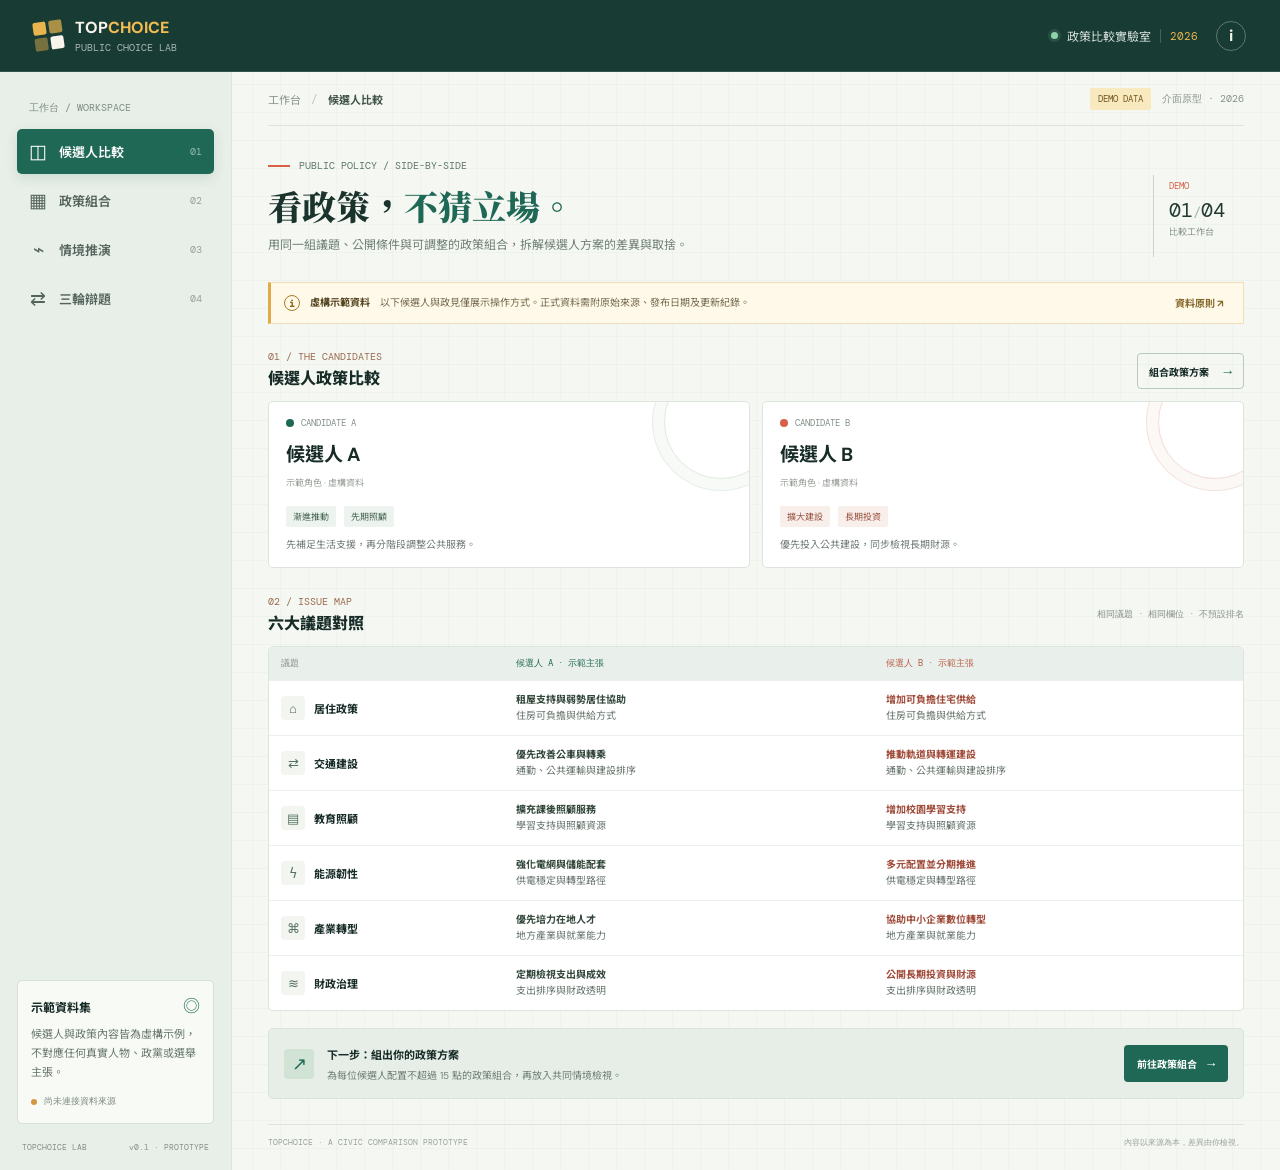
==== index.html @ e282fc0c "feat: add neutral candidate policy comparison prototype" ====
<!doctype html>
<html lang="zh-Hant">
<head>
  <meta charset="utf-8">
  <meta name="viewport" content="width=device-width, initial-scale=1">
  <meta name="theme-color" content="#183b34">
  <title>候選人政策 PK | TopChoice</title>
  <link rel="preconnect" href="https://fonts.googleapis.com">
  <link rel="preconnect" href="https://fonts.gstatic.com" crossorigin>
  <link href="https://fonts.googleapis.com/css2?family=DM+Mono:wght@400;500&family=DM+Sans:wght@400;500;600;700;800&family=Noto+Sans+TC:wght@400;500;600;700;800;900&family=Noto+Serif+TC:wght@600;700;900&display=swap" rel="stylesheet">
  <link rel="stylesheet" href="styles.css">
</head>
<body>
  <header class="topbar">
    <a class="wordmark" href="#overview" aria-label="TopChoice 首頁">
      <span class="mark" aria-hidden="true"><i></i><i></i><i></i><i></i></span>
      <span><b>TOP<span>CHOICE</span></b><small>PUBLIC CHOICE LAB</small></span>
    </a>
    <div class="topbar-right">
      <span class="edition"><span class="live-dot"></span>政策比較實驗室 <span class="edition-year">2026</span></span>
      <button class="icon-button" id="aboutButton" aria-label="關於資料標示" title="關於資料標示">i</button>
    </div>
  </header>

  <div class="app-shell">
    <aside class="sidebar">
      <div class="side-label">工作台 / WORKSPACE</div>
      <nav class="main-nav" aria-label="主要功能">
        <button class="nav-item active" data-view="overview"><span class="nav-icon">◫</span><span>候選人比較</span><span class="nav-index">01</span></button>
        <button class="nav-item" data-view="policy"><span class="nav-icon">▦</span><span>政策組合</span><span class="nav-index">02</span></button>
        <button class="nav-item" data-view="scenario"><span class="nav-icon">⌁</span><span>情境推演</span><span class="nav-index">03</span></button>
        <button class="nav-item" data-view="debate"><span class="nav-icon">⇄</span><span>三輪辯題</span><span class="nav-index">04</span></button>
      </nav>
      <div class="sidebar-spacer"></div>
      <div class="source-note">
        <span class="source-symbol">◎</span>
        <strong>示範資料集</strong>
        <p>候選人與政策內容皆為虛構示例，不對應任何真實人物、政黨或選舉主張。</p>
        <span class="source-status"><i></i> 尚未連接資料來源</span>
      </div>
      <div class="sidebar-foot"><span>TOPCHOICE LAB</span><span>v0.1 · PROTOTYPE</span></div>
    </aside>

    <main class="content">
      <div class="content-head">
        <div class="breadcrumb"><span>工作台</span><b>/</b><span id="currentCrumb">候選人比較</span></div>
        <div class="head-status"><span class="demo-tag">DEMO DATA</span><span class="updated">介面原型 · 2026</span></div>
      </div>

      <section class="view active" id="view-overview">
        <div class="page-intro">
          <div>
            <div class="eyebrow"><span class="eyebrow-line"></span>PUBLIC POLICY / SIDE-BY-SIDE</div>
            <h1>看政策，<em>不猜立場。</em></h1>
            <p class="intro-copy">用同一組議題、公開條件與可調整的政策組合，拆解候選人方案的差異與取捨。</p>
          </div>
          <div class="intro-stamp"><span>DEMO</span><b>01<span>/</span>04</b><small>比較工作台</small></div>
        </div>

        <div class="notice-bar"><span class="notice-icon">i</span><p><strong>虛構示範資料</strong>　以下候選人與政見僅展示操作方式。正式資料需附原始來源、發布日期及更新紀錄。</p><button class="text-action" id="sourceInfo">資料原則 ↗</button></div>

        <div class="comparison-heading">
          <div><span class="section-kicker">01 / THE CANDIDATES</span><h2>候選人政策比較</h2></div>
          <button class="outline-button" data-goto="policy"><span>組合政策方案</span><b>→</b></button>
        </div>

        <div class="candidate-grid" id="candidateCards"></div>

        <div class="section-row">
          <div><span class="section-kicker">02 / ISSUE MAP</span><h2>六大議題對照</h2></div>
          <span class="meta-label">相同議題 · 相同欄位 · 不預設排名</span>
        </div>
        <div class="issue-table-wrap"><div class="issue-table" id="issueTable"></div></div>
        <div class="bottom-callout"><div class="callout-mark">↗</div><div><strong>下一步：組出你的政策方案</strong><p>為每位候選人配置不超過 15 點的政策組合，再放入共同情境檢視。</p></div><button class="solid-button" data-goto="policy">前往政策組合 <span>→</span></button></div>
      </section>

      <section class="view" id="view-policy" hidden>
        <div class="page-intro compact-intro">
          <div><div class="eyebrow"><span class="eyebrow-line"></span>POLICY DECK / 15-POINT LIMIT</div><h1>組合你的<em>政策牌組。</em></h1><p class="intro-copy">為兩組示範方案分別配置政策。預算代表遊戲資源，不等同實際政府預算。</p></div>
          <div class="intro-stamp"><span>BUILD</span><b>02<span>/</span>04</b><small>政策組合</small></div>
        </div>
        <div class="budget-board" id="budgetBoard"></div>
        <div class="policy-toolbar"><div><span class="section-kicker">CHOOSE YOUR TRADE-OFFS</span><h2>選擇政策方向</h2></div><div class="toolbar-note">每個議題可選一項，亦可留白。<span>最高 15 點 / 組</span></div></div>
        <div class="policy-list" id="policyList"></div>
        <div class="bottom-callout"><div class="callout-mark">⌁</div><div><strong>把方案放進共同情境</strong><p>觀察兩組政策在同一個公共挑戰下，有哪些已配置、哪些仍待回答。</p></div><button class="solid-button" data-goto="scenario">前往情境推演 <span>→</span></button></div>
      </section>

      <section class="view" id="view-scenario" hidden>
        <div class="page-intro compact-intro">
          <div><div class="eyebrow"><span class="eyebrow-line"></span>SCENARIO / SAME CONDITIONS</div><h1>在相同條件下，<em>看見取捨。</em></h1><p class="intro-copy">情境只是討論框架，不是預測。檢視政策覆蓋範圍，不把不完整資訊折算成勝負分數。</p></div>
          <div class="intro-stamp"><span>TEST</span><b>03<span>/</span>04</b><small>情境推演</small></div>
        </div>
        <div class="scenario-layout">
          <aside class="scenario-picker"><span class="section-kicker">SELECT A SCENARIO</span><h2>公共議題情境</h2><div class="scenario-options" id="scenarioOptions"></div><div class="assumption-note"><b>推演假設</b><p>僅檢查你選擇的政策是否觸及情境議題，不代表政策有效性或實際結果。</p></div></aside>
          <div class="scenario-result" id="scenarioResult"></div>
        </div>
        <div class="bottom-callout"><div class="callout-mark">⇄</div><div><strong>把分歧帶進三輪辯題</strong><p>從住房、交通或財政中選擇辯題，逐輪整理主張、條件與待查證資訊。</p></div><button class="solid-button" data-goto="debate">前往三輪辯題 <span>→</span></button></div>
      </section>

      <section class="view" id="view-debate" hidden>
        <div class="page-intro compact-intro">
          <div><div class="eyebrow"><span class="eyebrow-line"></span>OPEN DEBATE / THREE ROUNDS</div><h1>把問題問完整，<em>再比較答案。</em></h1><p class="intro-copy">三輪結構不替候選人判勝負，而是幫你追問主張、執行條件與證據來源。</p></div>
          <div class="intro-stamp"><span>ROUND</span><b>04<span>/</span>04</b><small>議題辯論</small></div>
        </div>
        <div class="debate-topline"><div><span class="section-kicker">THE ISSUE ARENA</span><h2>三輪政策辯題</h2></div><div class="debate-progress" id="debateProgress"></div></div>
        <div class="debate-layout"><div class="round-rail" id="roundRail"></div><article class="debate-card" id="debateCard"></article></div>
        <div class="debate-footnote"><span>ⓘ</span><p>正式版應為每項候選人主張附上原始連結、來源類型、發布日期及人工查核狀態。本原型不含真實政見或候選人評分。</p></div>
      </section>

      <footer class="page-footer"><span>TOPCHOICE · A CIVIC COMPARISON PROTOTYPE</span><span>內容以來源為本，差異由你檢視。</span></footer>
    </main>
  </div>
  <dialog class="info-dialog" id="infoDialog"><div class="dialog-head"><span class="section-kicker">DATA STANDARD</span><button class="icon-button close-dialog" aria-label="關閉">×</button></div><h2>資料標示原則</h2><p>這個原型的候選人、政見與政策選項皆為虛構示例。正式版本應採相同欄位呈現所有對象，保留原始來源、發布日期、更新紀錄及更正管道。</p><ul><li>不以未揭露的權重計算候選人總分。</li><li>事實資料與情境假設分開標示。</li><li>可查看、調整或重設每項比較條件。</li><li>引用主張時連回原始文件，不改寫成定論。</li></ul><button class="solid-button close-dialog">知道了 <span>✓</span></button></dialog>
  <script src="app.js"></script>
</body>
</html>
---- styles.css ----
:root{--ink:#172b27;--muted:#75817b;--line:#dce4dd;--paper:#f4f7f2;--white:#fff;--green:#1f6855;--green-soft:#e3f0e9;--coral:#d85f48;--coral-soft:#f9e9e4;--gold:#e0ac47;--blue:#4977a7;--mono:'DM Mono',monospace;--sans:'DM Sans','Noto Sans TC',sans-serif;--serif:'Noto Serif TC',serif}
*{box-sizing:border-box}html{scroll-behavior:smooth}body{margin:0;color:var(--ink);font-family:var(--sans);background-color:var(--paper);background-image:linear-gradient(rgba(23,43,39,.025) 1px,transparent 1px),linear-gradient(90deg,rgba(23,43,39,.025) 1px,transparent 1px);background-size:28px 28px}button,a{font:inherit}button{color:inherit}.topbar{height:72px;background:#183b34;color:#f8f6ec;display:flex;align-items:center;justify-content:space-between;padding:0 34px;border-bottom:1px solid rgba(255,255,255,.13)}.wordmark{display:flex;align-items:center;gap:12px;color:inherit;text-decoration:none}.wordmark b{display:block;font:800 16px var(--sans);letter-spacing:0}.wordmark b span{color:#f2bd52}.wordmark small{display:block;margin-top:3px;color:#a8b8b0;font:10px var(--mono);letter-spacing:0}.mark{width:29px;height:29px;display:grid;grid-template-columns:1fr 1fr;gap:3px;transform:rotate(-8deg)}.mark i{display:block;background:#e8b44e;border-radius:2px}.mark i:nth-child(2){opacity:.7}.mark i:nth-child(3){opacity:.45}.mark i:nth-child(4){background:#f8f6ec}.topbar-right{display:flex;align-items:center;gap:18px}.edition{font-size:12px;color:#d1ddd6;display:flex;align-items:center;gap:9px}.live-dot,.source-status i{width:7px;height:7px;background:#8fd3a9;border-radius:50%;box-shadow:0 0 0 3px rgba(143,211,169,.14)}.edition-year{font:11px var(--mono);color:#e8b44e;border-left:1px solid rgba(255,255,255,.2);padding-left:9px}.icon-button{width:30px;height:30px;border-radius:50%;border:1px solid rgba(255,255,255,.3);background:transparent;color:inherit;font-weight:700;cursor:pointer}.app-shell{display:grid;grid-template-columns:232px minmax(0,1fr);max-width:1600px;margin:0 auto;min-height:calc(100vh - 72px)}.sidebar{background:#e8eee8;border-right:1px solid var(--line);padding:29px 17px 18px;display:flex;flex-direction:column;position:relative}.side-label,.section-kicker,.eyebrow{font:10px var(--mono);letter-spacing:0;color:#7e8d83}.side-label{padding:0 12px 14px}.main-nav{display:grid;gap:4px}.nav-item{height:45px;padding:0 12px;border:0;border-radius:5px;background:transparent;display:flex;align-items:center;gap:12px;text-align:left;color:#53645c;cursor:pointer;font-size:13px;font-weight:600;transition:background .18s,color .18s}.nav-item:hover{background:#dce7df}.nav-item.active{color:#fff;background:var(--green);box-shadow:0 4px 12px #1f685523}.nav-icon{font:19px var(--mono);width:18px;text-align:center}.nav-index{margin-left:auto;font:10px var(--mono);opacity:.55}.sidebar-spacer{flex:1;min-height:40px}.source-note{padding:15px 13px;background:#f8faf6;border:1px solid #d5e0d6;border-radius:5px;position:relative}.source-symbol{position:absolute;right:13px;top:11px;color:var(--green);font-size:17px}.source-note strong{font-size:12px}.source-note p{font-size:11px;line-height:1.75;color:#68776e;margin:8px 0 13px}.source-status{display:flex;align-items:center;gap:7px;color:#7b8980;font:9px var(--mono)}.source-status i{width:6px;height:6px;background:#d39741;box-shadow:none}.sidebar-foot{padding:18px 5px 0;display:flex;justify-content:space-between;color:#869188;font:8px var(--mono)}.content{padding:0 36px 22px;min-width:0}.content-head{height:54px;border-bottom:1px solid var(--line);display:flex;align-items:center;justify-content:space-between}.breadcrumb{display:flex;gap:10px;align-items:center;color:#8b958d;font-size:11px}.breadcrumb b{font:11px var(--mono);color:#bcc5be}.breadcrumb span:last-child{color:#42544a;font-weight:700}.head-status{display:flex;gap:11px;align-items:center}.demo-tag{background:#f8e9be;color:#72551c;padding:5px 8px;border-radius:2px;font:9px var(--mono)}.updated{font:10px var(--mono);color:#89958d}.view{display:none;animation:enter .32s ease both}.view.active{display:block}@keyframes enter{from{opacity:0;transform:translateY(7px)}to{opacity:1;transform:translateY(0)}}.page-intro{display:flex;justify-content:space-between;align-items:flex-end;padding:33px 0 22px;gap:24px}.eyebrow{display:flex;align-items:center;gap:9px;color:#5e7668}.eyebrow-line{width:22px;height:2px;background:var(--coral)}h1{font:900 34px/1.3 var(--serif);letter-spacing:0;margin:12px 0 7px;color:#1b332d}h1 em{font-style:normal;color:var(--green)}.intro-copy{max-width:640px;margin:0;color:#718078;font-size:12px;line-height:1.8}.intro-stamp{flex:0 0 91px;height:82px;border-left:1px solid #cad6cc;padding:5px 0 0 15px;display:flex;flex-direction:column;align-items:flex-start;color:#52675a}.intro-stamp>span{font:9px var(--mono);color:var(--coral)}.intro-stamp b{font:20px var(--mono);color:#213b32;margin:5px 0 2px}.intro-stamp b span{color:#aab5ac;font-size:14px}.intro-stamp small{font-size:9px;color:#88948b}.notice-bar{min-height:42px;padding:9px 13px;display:flex;align-items:center;gap:10px;background:#fff9e9;border:1px solid #f0dfb8;border-left:3px solid var(--gold);margin:3px 0 26px}.notice-icon{width:16px;height:16px;flex:0 0 16px;border:1px solid #a87b23;color:#926817;border-radius:50%;text-align:center;font:700 10px/15px var(--mono)}.notice-bar p{flex:1;margin:0;color:#776c52;font-size:10px;line-height:1.6}.notice-bar strong{color:#544622}.text-action{border:0;background:none;color:#84672b;font-size:10px;font-weight:700;white-space:nowrap;cursor:pointer}.comparison-heading,.section-row,.policy-toolbar,.debate-topline{display:flex;justify-content:space-between;align-items:flex-end;margin-bottom:12px}.section-kicker{display:block;color:#9a6a4e;margin-bottom:5px}.comparison-heading h2,.section-row h2,.policy-toolbar h2,.scenario-picker h2,.debate-topline h2{font-size:16px;line-height:1.35;margin:0;font-weight:800}.outline-button{border:1px solid #b9c9bf;background:transparent;padding:8px 11px;display:flex;gap:15px;align-items:center;border-radius:4px;font-size:10px;font-weight:700;cursor:pointer;transition:.18s}.outline-button:hover{background:#e6efe8;border-color:var(--green)}.outline-button b{font:14px var(--mono);color:var(--green)}.candidate-grid{display:grid;grid-template-columns:1fr 1fr;gap:12px;margin-bottom:27px}.candidate-card{position:relative;overflow:hidden;padding:15px 17px 13px;background:var(--white);border:1px solid var(--line);border-radius:5px;min-height:136px}.candidate-card:after{content:'';position:absolute;right:-29px;top:-37px;width:112px;height:112px;border:1px solid #deebe0;border-radius:50%;box-shadow:0 0 0 11px #f7faf6,0 0 0 12px #e6eee7}.candidate-card.candidate-b:after{border-color:#f2ddd6;box-shadow:0 0 0 11px #fcf8f5,0 0 0 12px #f4e3de}.candidate-label{font:9px var(--mono);display:flex;align-items:center;gap:7px;color:#829087}.candidate-label i{width:8px;height:8px;border-radius:50%;background:var(--green)}.candidate-b .candidate-label i{background:var(--coral)}.candidate-card h3{margin:10px 0 3px;font-size:19px;letter-spacing:0}.fiction-label{font-size:9px;color:#999f99}.candidate-meta{display:flex;gap:8px;align-items:center;margin-top:15px;position:relative;z-index:1}.candidate-meta span{padding:4px 7px;background:#edf3ee;color:#4b6a58;border-radius:2px;font-size:9px}.candidate-b .candidate-meta span{background:#f8eeea;color:#9d5a48}.candidate-card p{font-size:10px;color:#727e76;margin:10px 0 0;max-width:90%;line-height:1.65}.section-row{align-items:center}.meta-label{font-size:9px;color:#849087}.issue-table-wrap{overflow:hidden;border:1px solid var(--line);border-radius:5px;background:#fff}.issue-table{display:grid}.issue-header,.issue-row{display:grid;grid-template-columns:1.05fr 1.65fr 1.65fr;align-items:center}.issue-header{min-height:33px;background:#e9efea;color:#819087;font:9px var(--mono)}.issue-header>*{padding:0 12px}.issue-header span:nth-child(2){color:var(--green)}.issue-header span:nth-child(3){color:#b85b47}.issue-row{min-height:55px;border-top:1px solid #edf0ec}.issue-name{padding:9px 12px;display:flex;align-items:center;gap:9px;font-size:11px;font-weight:700}.issue-symbol{width:24px;height:24px;background:#f2f5f0;color:#54715f;border-radius:4px;display:grid;place-items:center;font:13px var(--mono)}.issue-summary{padding:9px 12px;font-size:10px;line-height:1.65;color:#69766e}.issue-summary strong{display:block;font-size:10px;color:#33473b}.issue-summary.coral strong{color:#a14d3c}.meta-label{font:9px var(--mono)}.bottom-callout{display:flex;align-items:center;gap:13px;padding:14px 15px;background:#e6eee7;border:1px solid #d7e3d8;border-radius:5px;margin-top:17px}.callout-mark{width:30px;height:30px;flex:0 0 30px;background:#d0e3d5;color:var(--green);display:grid;place-items:center;font:18px var(--mono);border-radius:4px}.bottom-callout>div:nth-child(2){flex:1}.bottom-callout strong{font-size:11px}.bottom-callout p{font-size:10px;color:#718078;margin:4px 0 0;line-height:1.6}.solid-button{border:0;background:var(--green);color:white;padding:10px 13px;border-radius:4px;font-size:10px;font-weight:700;cursor:pointer;white-space:nowrap;transition:background .18s,transform .18s}.solid-button:hover{background:#174d3f;transform:translateY(-1px)}.solid-button span{font:13px var(--mono);margin-left:8px}.compact-intro{padding-bottom:23px}.budget-board{display:grid;grid-template-columns:1fr 1fr;gap:12px;margin:0 0 26px}.budget-card{padding:14px 16px;background:#fff;border:1px solid var(--line);border-top:3px solid var(--green);border-radius:4px}.budget-card.b{border-top-color:var(--coral)}.budget-title{display:flex;align-items:center;justify-content:space-between;font-size:11px;font-weight:700}.budget-title span:last-child{font:9px var(--mono);color:#8b968e}.budget-track{display:flex;align-items:center;gap:10px;margin-top:11px}.budget-number{font:20px var(--mono);color:var(--green);min-width:42px}.budget-card.b .budget-number{color:var(--coral)}.budget-number small{font:10px var(--mono);color:#8c978e}.budget-meter{height:7px;flex:1;background:#edf1ed;border-radius:8px;overflow:hidden}.budget-meter i{display:block;height:100%;width:0;background:var(--green);transition:width .25s}.budget-card.b .budget-meter i{background:var(--coral)}.budget-caption{margin-top:7px;font-size:9px;color:#8b968e}.policy-toolbar{margin-bottom:13px}.toolbar-note{font-size:10px;color:#79867e}.toolbar-note span{display:block;text-align:right;font:9px var(--mono);color:#9a6a4e;margin-top:4px}.policy-list{display:grid;gap:9px}.policy-card{display:grid;grid-template-columns:145px 1fr 1fr;gap:10px;padding:11px;background:#fff;border:1px solid var(--line);border-radius:4px;align-items:stretch}.policy-topic{padding:8px 6px;display:flex;flex-direction:column;justify-content:center}.policy-topic span{font:9px var(--mono);color:#a27659}.policy-topic strong{font-size:12px;margin-top:4px}.policy-choice{position:relative;padding:10px 11px 9px;border:1px solid #e3e9e3;background:#fbfcfa;border-radius:3px;min-width:0}.policy-choice.selected-a{border-color:#9fc3ab;background:#f3f8f3}.policy-choice.selected-b{border-color:#e4b6a9;background:#fdf6f3}.choice-heading{display:flex;justify-content:space-between;gap:8px}.choice-heading strong{font-size:10px}.choice-cost{font:10px var(--mono);white-space:nowrap;color:#758078}.choice-desc{font-size:9px;line-height:1.65;color:#718078;margin:5px 0 8px;min-height:29px}.choice-meta{display:flex;gap:5px;flex-wrap:wrap;margin-bottom:8px}.choice-meta span{font-size:8px;color:#68776e;background:#edf1ed;border-radius:2px;padding:3px 5px}.choice-actions{display:flex;gap:5px}.choose-button{padding:5px 7px;border:1px solid #dbe3dc;border-radius:3px;background:#fff;font-size:8px;color:#66746b;cursor:pointer}.choose-button:hover{border-color:var(--green);color:var(--green)}.choose-button.a-on{background:var(--green);border-color:var(--green);color:white}.choose-button.b-on{background:var(--coral);border-color:var(--coral);color:white}.scenario-layout{display:grid;grid-template-columns:280px minmax(0,1fr);gap:14px;margin-top:3px}.scenario-picker,.scenario-result{background:#fff;border:1px solid var(--line);border-radius:5px}.scenario-picker{padding:17px}.scenario-picker h2{margin-bottom:13px}.scenario-options{display:grid;gap:6px}.scenario-option{padding:10px 10px;border:1px solid #e4e9e4;border-radius:3px;background:#fcfdfb;text-align:left;cursor:pointer}.scenario-option.active{border-color:var(--green);background:#eff6f0;box-shadow:inset 3px 0 var(--green)}.scenario-option strong{display:block;font-size:10px}.scenario-option small{display:block;color:#859087;font-size:9px;margin-top:4px;line-height:1.5}.assumption-note{border-top:1px solid #e8ede8;margin-top:14px;padding-top:12px}.assumption-note b{font-size:9px;color:#9a6a4e}.assumption-note p{font-size:9px;line-height:1.7;color:#78857c;margin:5px 0 0}.scenario-result{padding:19px}.scenario-result-head{display:flex;justify-content:space-between;align-items:flex-start;padding-bottom:15px;border-bottom:1px solid #e9eee9}.scenario-result-head h2{font:700 19px var(--serif);margin:5px 0}.scenario-result-head p{font-size:10px;color:#77837b;margin:0;line-height:1.6}.scenario-flag{font:9px var(--mono);color:#93702f;background:#fbf2da;padding:5px 7px}.coverage-list{display:grid;gap:10px;margin-top:16px}.coverage-row{display:grid;grid-template-columns:105px 1fr 1fr;gap:10px;align-items:start;padding-bottom:11px;border-bottom:1px solid #f0f2ef}.coverage-label{font-size:10px;font-weight:700;padding-top:4px}.coverage-cell{font-size:9px;color:#737f77;line-height:1.6}.coverage-cell b{display:block;font-size:9px;margin-bottom:3px}.coverage-cell.a b{color:var(--green)}.coverage-cell.b b{color:var(--coral)}.coverage-cell .covered{color:#426d51}.coverage-cell .missing{color:#a08855}.coverage-legend{display:flex;gap:15px;margin-top:13px;font-size:9px;color:#829087}.coverage-legend i{display:inline-block;width:7px;height:7px;border-radius:50%;background:#79a985;margin-right:5px}.coverage-legend .wait{background:#d3b56f}.debate-topline{margin:3px 0 13px;align-items:center}.debate-progress{display:flex;align-items:center;gap:5px}.progress-dot{width:23px;height:4px;border-radius:4px;background:#dce4dd}.progress-dot.active{background:var(--green)}.progress-count{font:9px var(--mono);color:#7b897f;margin-left:6px}.debate-layout{display:grid;grid-template-columns:205px minmax(0,1fr);gap:14px}.round-rail{display:grid;align-content:start;gap:6px}.round-button{padding:11px 11px;border:1px solid var(--line);border-radius:4px;background:#fff;text-align:left;cursor:pointer}.round-button.active{border-color:var(--green);background:#edf5ee;box-shadow:inset 3px 0 var(--green)}.round-button small{display:block;font:9px var(--mono);color:#9a6a4e}.round-button strong{display:block;font-size:10px;margin-top:5px}.round-button span{display:block;font-size:9px;color:#849087;margin-top:4px}.debate-card{background:#fff;border:1px solid var(--line);border-radius:5px;overflow:hidden}.debate-card-top{padding:19px 20px 15px;background:#eaf1eb;border-bottom:1px solid #dbe5dc}.debate-label{font:9px var(--mono);color:#658071}.debate-card-top h2{font:700 20px/1.5 var(--serif);margin:8px 0 5px}.debate-card-top p{font-size:10px;color:#748078;margin:0;line-height:1.7}.debate-columns{display:grid;grid-template-columns:1fr 1fr}.debate-side{padding:17px 19px;min-width:0}.debate-side+ .debate-side{border-left:1px solid #e9eee9}.debate-side-label{display:flex;justify-content:space-between;align-items:center;font:9px var(--mono);color:#6e7c72}.debate-side.b .debate-side-label{color:#ac5b47}.debate-side h3{font-size:12px;margin:9px 0 7px}.debate-side p{font-size:10px;line-height:1.8;color:#68766d;margin:0;min-height:57px}.source-placeholder{margin-top:12px;padding:8px;background:#f5f7f3;border:1px dashed #d2dbd2;color:#8b958c;font-size:9px;line-height:1.6}.source-placeholder b{display:block;color:#65756a;font-size:9px;margin-bottom:3px}.debate-card-foot{display:flex;align-items:center;justify-content:space-between;padding:11px 18px;border-top:1px solid #e9eee9;background:#fcfdfb}.debate-card-foot span{font-size:9px;color:#849087}.debate-controls{display:flex;gap:6px}.small-button{padding:7px 10px;border-radius:3px;border:1px solid #dce4dd;background:#fff;font-size:9px;cursor:pointer}.small-button:disabled{opacity:.42;cursor:not-allowed}.small-button.next{background:var(--green);border-color:var(--green);color:#fff}.debate-footnote{display:flex;gap:8px;margin-top:13px;padding:10px 12px;background:#fff9e9;border:1px solid #f0dfb8;color:#796b4e}.debate-footnote span{font-size:12px}.debate-footnote p{font-size:9px;line-height:1.65;margin:0}.page-footer{display:flex;justify-content:space-between;border-top:1px solid var(--line);margin-top:25px;padding-top:12px;color:#9aa39c;font:8px var(--mono)}.info-dialog{border:1px solid var(--line);border-radius:6px;padding:22px 24px;max-width:440px;color:var(--ink);box-shadow:0 18px 60px #102e2450}.info-dialog::backdrop{background:#153b32a1;backdrop-filter:blur(3px)}.dialog-head{display:flex;justify-content:space-between;align-items:center}.dialog-head .icon-button{color:#52645a;border-color:#cdd8cf;font-size:18px}.info-dialog h2{font:700 22px var(--serif);margin:17px 0 9px}.info-dialog p,.info-dialog li{font-size:11px;line-height:1.8;color:#6d7a71}.info-dialog ul{padding-left:18px;margin:10px 0 17px}.close-dialog{cursor:pointer}
@media(max-width:1050px){.content{padding:0 24px 20px}.app-shell{grid-template-columns:205px minmax(0,1fr)}.policy-card{grid-template-columns:115px 1fr 1fr}.scenario-layout{grid-template-columns:240px minmax(0,1fr)}}
@media(max-width:780px){.topbar{height:60px;padding:0 18px}.app-shell{display:block;min-height:calc(100vh - 60px)}.sidebar{height:auto;position:sticky;top:0;z-index:5;padding:0;background:#e8eee8;border:0;border-bottom:1px solid #d4dfd6}.side-label,.sidebar-spacer,.source-note,.sidebar-foot{display:none}.main-nav{display:flex;gap:2px;padding:6px 10px;overflow:auto}.nav-item{height:38px;flex:1;justify-content:center;gap:6px;white-space:nowrap;padding:0 8px;font-size:10px}.nav-index{display:none}.nav-icon{font-size:15px;width:auto}.content{padding:0 18px 18px}.content-head{height:43px}.page-intro{padding-top:25px}.intro-stamp{flex-basis:70px;padding-left:10px}.intro-stamp b{font-size:17px}h1{font-size:28px}.notice-bar{align-items:flex-start}.notice-bar p{font-size:9px}.text-action{font-size:9px}.candidate-card{padding:13px}.candidate-card h3{font-size:17px}.issue-header,.issue-row{grid-template-columns:.9fr 1.25fr 1.25fr}.issue-header>*{padding:0 8px}.issue-name{padding:8px}.issue-summary{padding:8px;font-size:9px}.issue-summary strong{font-size:9px}.policy-card{grid-template-columns:1fr 1fr;gap:7px}.policy-topic{grid-column:1/-1;flex-direction:row;align-items:center;justify-content:flex-start;gap:8px;padding:2px 3px}.policy-topic strong{margin:0}.policy-choice{padding:9px}.scenario-layout{grid-template-columns:1fr}.scenario-picker{padding:14px}.scenario-options{grid-template-columns:repeat(3,1fr)}.scenario-option{padding:8px}.scenario-option strong{font-size:9px}.scenario-option small{font-size:8px}.assumption-note{margin-top:10px}.debate-layout{grid-template-columns:1fr}.round-rail{grid-template-columns:repeat(3,1fr)}.round-button{padding:8px}.round-button strong{font-size:9px}.debate-card-top{padding:15px}.debate-card-top h2{font-size:18px}}
@media(max-width:520px){.topbar{padding:0 13px}.edition{font-size:10px;gap:6px}.topbar-right{gap:9px}.content{padding:0 12px 14px}.head-status{gap:6px}.updated{display:none}.page-intro{gap:8px;padding:21px 0 16px}.eyebrow{font-size:8px}.eyebrow-line{width:15px}h1{font-size:24px;margin-top:9px}.intro-copy{font-size:10px}.intro-stamp{flex:0 0 57px;height:67px;padding-left:7px}.intro-stamp>span{font-size:8px}.intro-stamp b{font-size:15px}.intro-stamp small{font-size:8px}.notice-bar{gap:7px;padding:8px}.notice-bar p{font-size:8px}.text-action{max-width:52px;white-space:normal}.comparison-heading h2,.section-row h2,.policy-toolbar h2,.scenario-picker h2,.debate-topline h2{font-size:14px}.outline-button{padding:7px;font-size:9px;gap:6px}.candidate-grid{gap:7px}.candidate-card{min-height:142px;padding:11px 10px}.candidate-card h3{font-size:14px}.candidate-card p{font-size:8px;max-width:100%}.candidate-meta{gap:4px;flex-wrap:wrap;margin-top:10px}.candidate-meta span{font-size:8px;padding:3px 5px}.candidate-card:after{width:75px;height:75px;right:-29px;top:-26px}.section-row{align-items:flex-end}.meta-label{font-size:8px;max-width:130px;text-align:right}.issue-header,.issue-row{grid-template-columns:70px minmax(0,1fr) minmax(0,1fr)}.issue-header{font-size:8px}.issue-header>*{padding:0 5px}.issue-name{padding:7px 5px;gap:5px;font-size:9px}.issue-symbol{width:18px;height:18px;font-size:10px}.issue-summary{padding:7px 5px;font-size:8px}.issue-summary strong{font-size:8px}.bottom-callout{gap:8px;padding:10px}.callout-mark{width:25px;height:25px;flex-basis:25px;font-size:15px}.bottom-callout strong{font-size:9px}.bottom-callout p{font-size:8px}.solid-button{padding:8px;font-size:8px}.solid-button span{margin-left:3px}.budget-board{gap:7px}.budget-card{padding:10px}.budget-title{font-size:9px}.budget-title span:last-child{font-size:8px}.budget-track{gap:5px}.budget-number{font-size:16px;min-width:34px}.budget-number small{font-size:8px}.budget-caption{font-size:8px}.toolbar-note{font-size:8px;text-align:right;max-width:140px}.toolbar-note span{font-size:8px}.policy-card{gap:5px;padding:7px}.policy-choice{padding:7px}.choice-heading strong{font-size:9px}.choice-cost{font-size:8px}.choice-desc{font-size:8px;min-height:37px}.choice-meta{gap:3px}.choice-meta span{font-size:7px;padding:3px}.choose-button{font-size:7px;padding:5px}.scenario-options{gap:4px}.scenario-option strong{font-size:8px}.scenario-option small{font-size:7px}.scenario-result{padding:13px}.scenario-result-head h2{font-size:16px}.scenario-result-head p{font-size:9px}.coverage-row{grid-template-columns:68px 1fr 1fr;gap:6px}.coverage-label,.coverage-cell,.coverage-cell b{font-size:8px}.coverage-legend{font-size:8px;gap:10px}.round-rail{gap:4px}.round-button{padding:7px 5px}.round-button small,.round-button span{font-size:7px}.round-button strong{font-size:8px}.debate-card-top h2{font-size:16px}.debate-card-top p{font-size:9px}.debate-side{padding:12px 9px}.debate-side h3{font-size:10px}.debate-side p{font-size:9px;min-height:82px}.debate-side-label{font-size:8px}.source-placeholder{font-size:8px;padding:6px}.debate-card-foot{padding:9px}.debate-card-foot span{font-size:8px}.small-button{padding:6px;font-size:8px}.debate-footnote p{font-size:8px}.page-footer{font-size:7px;gap:8px}.page-footer span:last-child{text-align:right}}
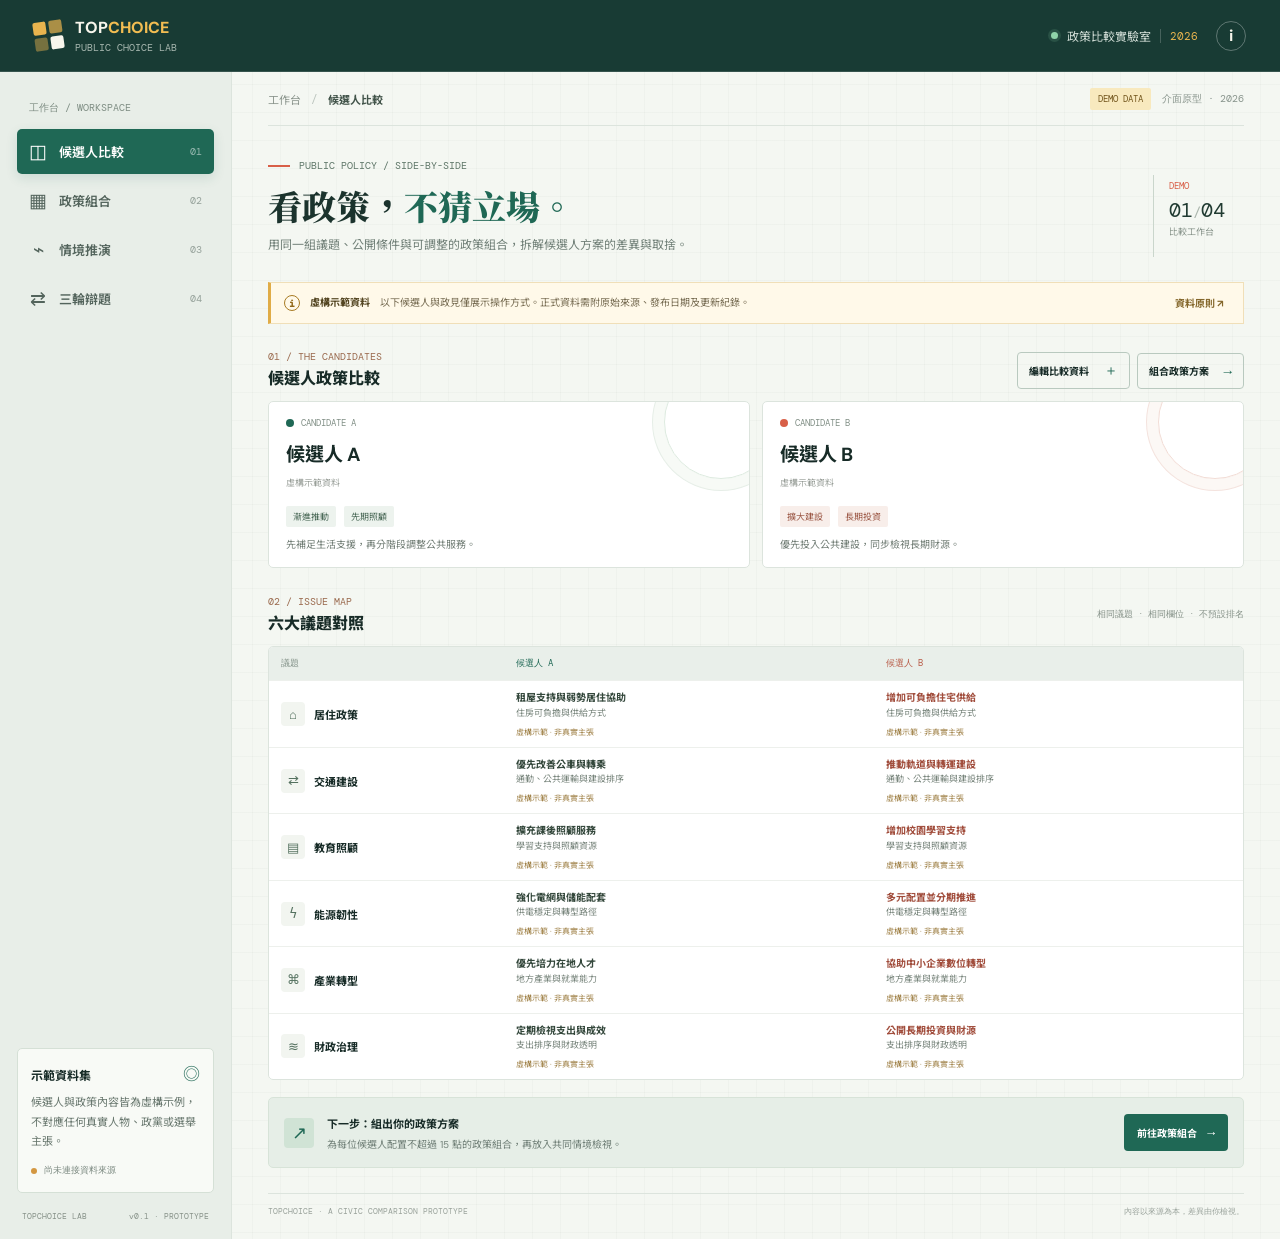
==== commit 7a6aada8: "feat: add local candidate source editor" ====
--- a/index.html
+++ b/index.html
@@ -9,6 +9,7 @@
   <link rel="preconnect" href="https://fonts.gstatic.com" crossorigin>
   <link href="https://fonts.googleapis.com/css2?family=DM+Mono:wght@400;500&family=DM+Sans:wght@400;500;600;700;800&family=Noto+Sans+TC:wght@400;500;600;700;800;900&family=Noto+Serif+TC:wght@600;700;900&display=swap" rel="stylesheet">
   <link rel="stylesheet" href="styles.css">
+  <link rel="stylesheet" href="data-editor.css">
 </head>
 <body>
   <header class="topbar">
@@ -34,9 +35,9 @@
       <div class="sidebar-spacer"></div>
       <div class="source-note">
         <span class="source-symbol">◎</span>
-        <strong>示範資料集</strong>
-        <p>候選人與政策內容皆為虛構示例，不對應任何真實人物、政黨或選舉主張。</p>
-        <span class="source-status"><i></i> 尚未連接資料來源</span>
+        <strong id="sourceStatusTitle">示範資料集</strong>
+        <p id="sourceStatusText">候選人與政策內容皆為虛構示例，不對應任何真實人物、政黨或選舉主張。</p>
+        <span class="source-status" id="sourceStatus"><i></i> 尚未連接資料來源</span>
       </div>
       <div class="sidebar-foot"><span>TOPCHOICE LAB</span><span>v0.1 · PROTOTYPE</span></div>
     </aside>
@@ -44,7 +45,7 @@
     <main class="content">
       <div class="content-head">
         <div class="breadcrumb"><span>工作台</span><b>/</b><span id="currentCrumb">候選人比較</span></div>
-        <div class="head-status"><span class="demo-tag">DEMO DATA</span><span class="updated">介面原型 · 2026</span></div>
+        <div class="head-status"><span class="demo-tag" id="demoDataBadge">DEMO DATA</span><span class="updated">介面原型 · 2026</span></div>
       </div>
 
       <section class="view active" id="view-overview">
@@ -57,11 +58,11 @@
           <div class="intro-stamp"><span>DEMO</span><b>01<span>/</span>04</b><small>比較工作台</small></div>
         </div>
 
-        <div class="notice-bar"><span class="notice-icon">i</span><p><strong>虛構示範資料</strong>　以下候選人與政見僅展示操作方式。正式資料需附原始來源、發布日期及更新紀錄。</p><button class="text-action" id="sourceInfo">資料原則 ↗</button></div>
+        <div class="notice-bar"><span class="notice-icon">i</span><p id="policyNoticeText"><strong>虛構示範資料</strong>　以下候選人與政見僅展示操作方式。正式資料需附原始來源、發布日期及更新紀錄。</p><button class="text-action" id="sourceInfo">資料原則 ↗</button></div>
 
         <div class="comparison-heading">
           <div><span class="section-kicker">01 / THE CANDIDATES</span><h2>候選人政策比較</h2></div>
-          <button class="outline-button" data-goto="policy"><span>組合政策方案</span><b>→</b></button>
+          <div class="heading-actions"><button class="outline-button" id="editDataButton"><span>編輯比較資料</span><b>＋</b></button><button class="outline-button" data-goto="policy"><span>組合政策方案</span><b>→</b></button></div>
         </div>
 
         <div class="candidate-grid" id="candidateCards"></div>
@@ -110,6 +111,30 @@
       <footer class="page-footer"><span>TOPCHOICE · A CIVIC COMPARISON PROTOTYPE</span><span>內容以來源為本，差異由你檢視。</span></footer>
     </main>
   </div>
+  <dialog class="data-dialog" id="dataDialog">
+    <div class="dialog-head"><span class="section-kicker">LOCAL DATA EDITOR</span><button class="icon-button close-data-dialog" type="button" aria-label="關閉">×</button></div>
+    <h2>編輯比較資料</h2>
+    <p class="data-dialog-note">編輯內容只儲存在這個瀏覽器。請附上可公開查閱的原始來源；輸入內容不會自動視為已查證。</p>
+    <form id="policyDataForm">
+      <div class="editor-select-row">
+        <label>比較對象<select id="editorCandidate"><option value="A">候選人 A</option><option value="B">候選人 B</option></select></label>
+        <label>議題<select id="editorIssue"><option value="housing">居住政策</option><option value="transit">交通建設</option><option value="education">教育照顧</option><option value="energy">能源韌性</option><option value="industry">產業轉型</option><option value="fiscal">財政治理</option></select></label>
+      </div>
+      <div class="editor-section-label">候選人資料</div>
+      <label>顯示名稱<input id="editorName" maxlength="60" required></label>
+      <label>簡介<textarea id="editorApproach" rows="2" maxlength="240"></textarea></label>
+      <label>標籤，以逗號分隔<input id="editorTags" maxlength="100"></label>
+      <div class="editor-section-label">此議題的主張與來源</div>
+      <label>主張摘要<textarea id="editorClaim" rows="3" maxlength="500" required></textarea></label>
+      <div class="editor-source-grid">
+        <label>來源名稱<input id="editorSourceTitle" maxlength="100" placeholder="例如：候選人政見專頁"></label>
+        <label>發布日期<input id="editorSourceDate" type="date"></label>
+      </div>
+      <label>原始來源網址<input id="editorSourceUrl" type="url" maxlength="500" placeholder="https://" inputmode="url"></label>
+      <p class="editor-feedback" id="editorFeedback" aria-live="polite"></p>
+      <div class="editor-actions"><button class="solid-button" type="submit">儲存這筆資料 <span>✓</span></button><button class="small-button" id="exportDataButton" type="button">匯出 JSON 備份</button><button class="small-button reset-data-button" id="resetDataButton" type="button">重設示範資料</button></div>
+    </form>
+  </dialog>
   <dialog class="info-dialog" id="infoDialog"><div class="dialog-head"><span class="section-kicker">DATA STANDARD</span><button class="icon-button close-dialog" aria-label="關閉">×</button></div><h2>資料標示原則</h2><p>這個原型的候選人、政見與政策選項皆為虛構示例。正式版本應採相同欄位呈現所有對象，保留原始來源、發布日期、更新紀錄及更正管道。</p><ul><li>不以未揭露的權重計算候選人總分。</li><li>事實資料與情境假設分開標示。</li><li>可查看、調整或重設每項比較條件。</li><li>引用主張時連回原始文件，不改寫成定論。</li></ul><button class="solid-button close-dialog">知道了 <span>✓</span></button></dialog>
   <script src="app.js"></script>
 </body>
--- a/data-editor.css
+++ b/data-editor.css
@@ -0,0 +1 @@
+.heading-actions{display:flex;align-items:center;gap:7px}.issue-summary>span:not(.source-link):not(.source-missing){display:block;color:#78857c;font-size:9px;line-height:1.55}.source-link,.source-missing{display:block;margin-top:5px;font-size:8px;line-height:1.5}.source-link a{color:#2c7059;text-decoration:underline;text-underline-offset:2px}.source-link a:hover{color:#174c3e}.source-missing{color:#a1834a}.debate-policy-note{font-size:9px;color:#577663}.source-placeholder .source-link,.source-placeholder .source-missing{margin-top:0}.data-dialog{width:min(660px,calc(100vw - 28px));max-height:min(90vh,850px);overflow:auto;padding:22px 24px;border:1px solid var(--line);border-radius:7px;color:var(--ink);box-shadow:0 18px 60px #102e2450}.data-dialog::backdrop{background:#153b32a1;backdrop-filter:blur(3px)}.data-dialog .dialog-head .icon-button{color:#52645a;border-color:#cdd8cf;font-size:18px}.data-dialog h2{margin:16px 0 6px;font:700 22px var(--serif)}.data-dialog-note{margin:0 0 15px;color:#718078;font-size:10px;line-height:1.7}.data-dialog form{display:grid;gap:11px}.data-dialog label{display:grid;gap:5px;color:#57685e;font-size:9px;font-weight:700}.data-dialog input,.data-dialog textarea,.data-dialog select{width:100%;border:1px solid #d6dfd7;border-radius:4px;background:#fbfcfa;padding:9px 10px;color:var(--ink);font:10px var(--sans);outline:none}.data-dialog textarea{resize:vertical;min-height:54px;line-height:1.6}.data-dialog input:focus,.data-dialog textarea:focus,.data-dialog select:focus{border-color:var(--green);box-shadow:0 0 0 3px #1f68551c}.editor-select-row,.editor-source-grid{display:grid;grid-template-columns:1fr 1fr;gap:10px}.editor-section-label{padding-top:10px;border-top:1px solid #e8ede8;color:#9a6a4e;font:9px var(--mono)}.editor-feedback{min-height:14px;margin:0;color:#3d7552;font-size:9px}.editor-feedback.error{color:#b34e3c}.editor-actions{display:flex;align-items:center;gap:7px;flex-wrap:wrap;padding-top:5px}.editor-actions .solid-button{font-size:9px}.editor-actions .small-button{min-height:34px}.reset-data-button{color:#a34d3e}.data-dialog .icon-button{cursor:pointer}@media(max-width:520px){.heading-actions{gap:4px}.heading-actions .outline-button{font-size:8px;padding:7px 6px}.data-dialog{padding:17px 14px;max-height:92vh}.data-dialog h2{font-size:19px}.editor-select-row,.editor-source-grid{grid-template-columns:1fr}.data-dialog input,.data-dialog textarea,.data-dialog select{font-size:12px}.editor-actions{align-items:stretch}.editor-actions>*{flex:1 1 44%}.editor-actions .solid-button{flex:1 1 100%}}
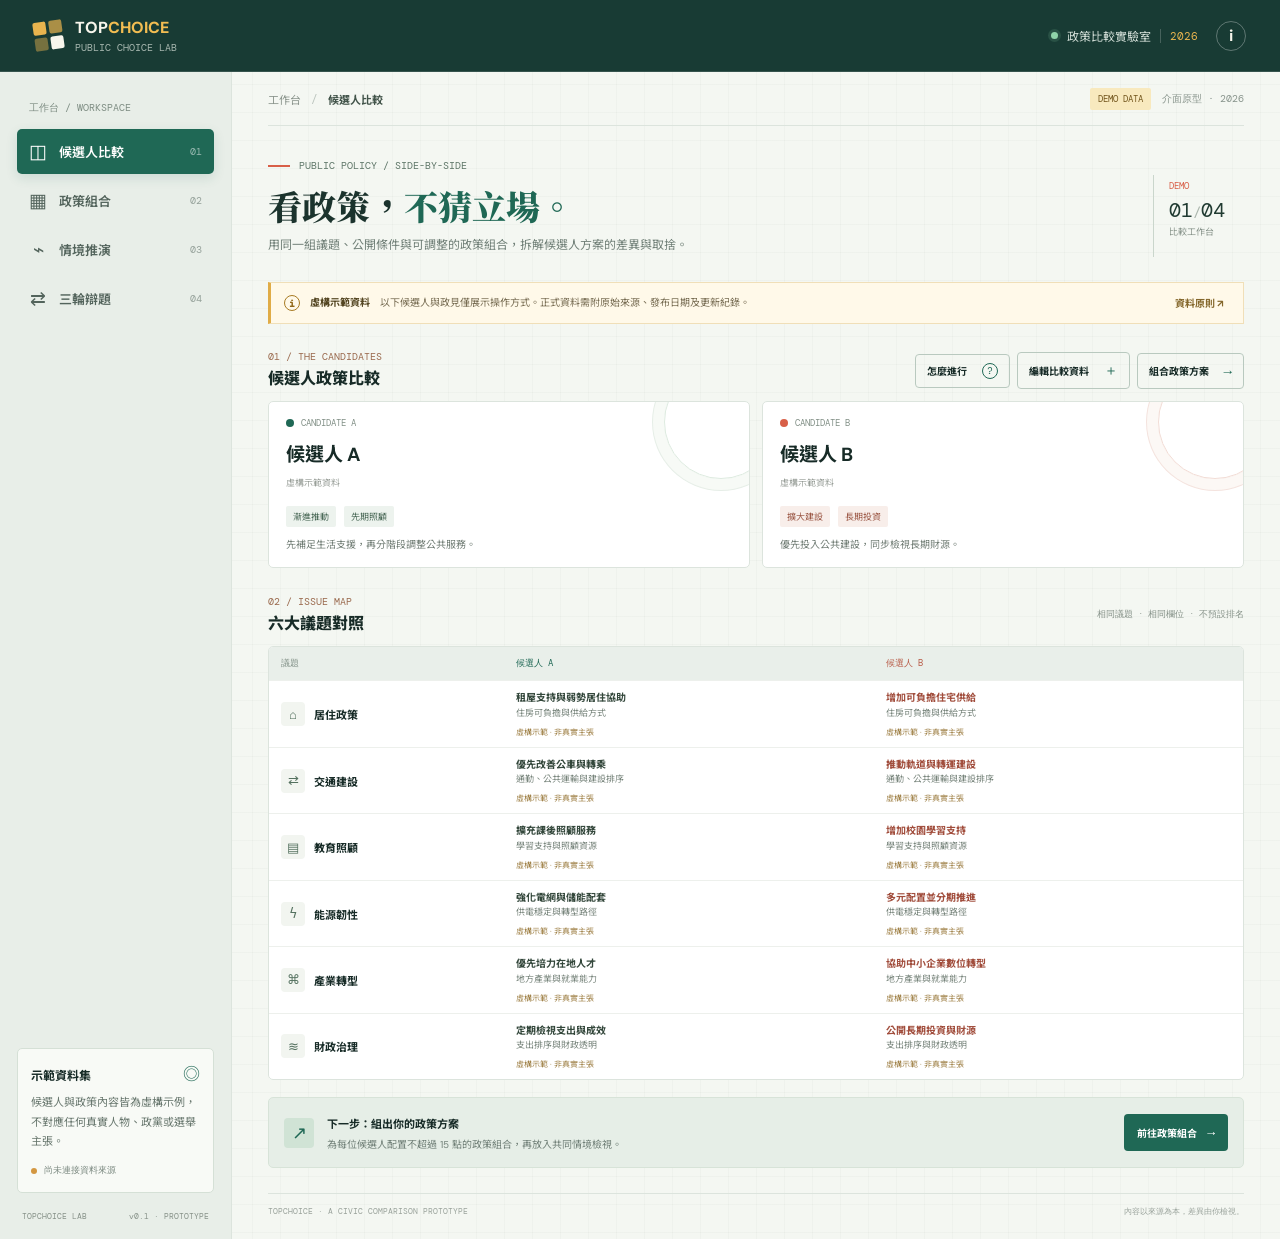
==== commit 73165e6a: "feat: add guided gameplay walkthrough" ====
--- a/index.html
+++ b/index.html
@@ -10,6 +10,7 @@
   <link href="https://fonts.googleapis.com/css2?family=DM+Mono:wght@400;500&family=DM+Sans:wght@400;500;600;700;800&family=Noto+Sans+TC:wght@400;500;600;700;800;900&family=Noto+Serif+TC:wght@600;700;900&display=swap" rel="stylesheet">
   <link rel="stylesheet" href="styles.css">
   <link rel="stylesheet" href="data-editor.css">
+  <link rel="stylesheet" href="howto.css">
 </head>
 <body>
   <header class="topbar">
@@ -62,7 +63,7 @@
 
         <div class="comparison-heading">
           <div><span class="section-kicker">01 / THE CANDIDATES</span><h2>候選人政策比較</h2></div>
-          <div class="heading-actions"><button class="outline-button" id="editDataButton"><span>編輯比較資料</span><b>＋</b></button><button class="outline-button" data-goto="policy"><span>組合政策方案</span><b>→</b></button></div>
+          <div class="heading-actions"><button class="outline-button howto-trigger" id="howToPlayButton"><span>怎麼進行</span><b>?</b></button><button class="outline-button" id="editDataButton"><span>編輯比較資料</span><b>＋</b></button><button class="outline-button" data-goto="policy"><span>組合政策方案</span><b>→</b></button></div>
         </div>
 
         <div class="candidate-grid" id="candidateCards"></div>
@@ -111,10 +112,22 @@
       <footer class="page-footer"><span>TOPCHOICE · A CIVIC COMPARISON PROTOTYPE</span><span>內容以來源為本，差異由你檢視。</span></footer>
     </main>
   </div>
+  <dialog class="howto-dialog" id="howToPlayDialog">
+    <div class="dialog-head"><span class="section-kicker">HOW TO PLAY / 4 STEPS</span><button class="icon-button close-howto-dialog" type="button" aria-label="關閉遊戲說明">×</button></div>
+    <h2>一局怎麼進行？</h2>
+    <p class="howto-intro">這是一個比較政策、找出待查問題的遊戲原型，不是猜誰會贏。完成四步後，你會得到一份清楚的政策差異與追問方向。</p>
+    <ol class="howto-steps">
+      <li><span class="howto-number">01</span><div><h3>準備比較資料</h3><p>示範候選人已預載。想改成自己的資料，就填寫候選人名稱、各議題主張和原始來源；資料只存在目前瀏覽器。</p><button class="small-button" id="howToEditData" type="button">編輯候選人資料 <span>→</span></button></div></li>
+      <li><span class="howto-number">02</span><div><h3>組 15 點議題牌組</h3><p>進入「政策組合」，分別替 A、B 選擇想納入比較的政策卡。每組最多 15 點；點數代表遊戲中的注意力配置，不是政府預算。已預選的卡片可替換或取消。</p><button class="small-button" data-goto="policy" type="button">前往政策組合 <span>→</span></button></div></li>
+      <li><span class="howto-number">03</span><div><h3>套用共同情境</h3><p>選擇住房、交通或財政情境，查看兩組方案有哪些對應政策，哪些問題仍待回答。兩邊使用相同情境，不計勝負分數。</p><button class="small-button" data-goto="scenario" type="button">前往情境推演 <span>→</span></button></div></li>
+      <li><span class="howto-number">04</span><div><h3>完成三輪辯題</h3><p>依序檢視「提出主張、檢視執行、核對證據」，比較來源、執行條件與成本問題。完成標準是找出差異與待追問項目，不會有勝者或敗者。</p><button class="small-button" data-goto="debate" type="button">前往三輪辯題 <span>→</span></button></div></li>
+    </ol>
+    <div class="howto-footer"><span>小提示：未附可查證來源的內容會標示「待補」或「未查證」。</span><button class="solid-button close-howto-dialog" type="button">開始比較 <span>✓</span></button></div>
+  </dialog>
   <dialog class="data-dialog" id="dataDialog">
     <div class="dialog-head"><span class="section-kicker">LOCAL DATA EDITOR</span><button class="icon-button close-data-dialog" type="button" aria-label="關閉">×</button></div>
     <h2>編輯比較資料</h2>
-    <p class="data-dialog-note">編輯內容只儲存在這個瀏覽器。請附上可公開查閱的原始來源；輸入內容不會自動視為已查證。</p>
+    <p class="data-dialog-note">編輯內容只儲存在這個瀏覽器。匯入備份會取代目前本機資料；請附上可公開查閱的原始來源，輸入內容不會自動視為已查證。</p>
     <form id="policyDataForm">
       <div class="editor-select-row">
         <label>比較對象<select id="editorCandidate"><option value="A">候選人 A</option><option value="B">候選人 B</option></select></label>
@@ -132,7 +145,8 @@
       </div>
       <label>原始來源網址<input id="editorSourceUrl" type="url" maxlength="500" placeholder="https://" inputmode="url"></label>
       <p class="editor-feedback" id="editorFeedback" aria-live="polite"></p>
-      <div class="editor-actions"><button class="solid-button" type="submit">儲存這筆資料 <span>✓</span></button><button class="small-button" id="exportDataButton" type="button">匯出 JSON 備份</button><button class="small-button reset-data-button" id="resetDataButton" type="button">重設示範資料</button></div>
+      <div class="editor-actions"><button class="solid-button" type="submit">儲存這筆資料 <span>✓</span></button><button class="small-button" id="importDataButton" type="button">匯入 JSON 備份</button><button class="small-button" id="exportDataButton" type="button">匯出 JSON 備份</button><button class="small-button reset-data-button" id="resetDataButton" type="button">重設示範資料</button></div>
+      <input id="importDataFile" type="file" accept=".json,application/json" hidden>
     </form>
   </dialog>
   <dialog class="info-dialog" id="infoDialog"><div class="dialog-head"><span class="section-kicker">DATA STANDARD</span><button class="icon-button close-dialog" aria-label="關閉">×</button></div><h2>資料標示原則</h2><p>這個原型的候選人、政見與政策選項皆為虛構示例。正式版本應採相同欄位呈現所有對象，保留原始來源、發布日期、更新紀錄及更正管道。</p><ul><li>不以未揭露的權重計算候選人總分。</li><li>事實資料與情境假設分開標示。</li><li>可查看、調整或重設每項比較條件。</li><li>引用主張時連回原始文件，不改寫成定論。</li></ul><button class="solid-button close-dialog">知道了 <span>✓</span></button></dialog>
--- a/howto.css
+++ b/howto.css
@@ -0,0 +1 @@
+.howto-dialog{width:min(720px,calc(100vw - 28px));max-height:min(90vh,820px);overflow:auto;padding:23px 25px;border:1px solid var(--line);border-radius:7px;background:#fff;color:var(--ink);box-shadow:0 18px 60px #102e2450}.howto-dialog::backdrop{background:#153b32a1;backdrop-filter:blur(3px)}.howto-dialog .dialog-head .icon-button{color:#52645a;border-color:#cdd8cf;font-size:18px}.howto-dialog h2{margin:15px 0 6px;font:700 23px var(--serif)}.howto-intro{max-width:620px;margin:0;color:#6c7b71;font-size:11px;line-height:1.75}.howto-steps{list-style:none;padding:0;margin:18px 0 0;display:grid;grid-template-columns:1fr 1fr;gap:0 18px}.howto-steps li{display:grid;grid-template-columns:30px minmax(0,1fr);gap:10px;padding:13px 0;border-top:1px solid #e8ede8}.howto-number{width:26px;height:26px;display:grid;place-items:center;border-radius:50%;background:#e5efe7;color:var(--green);font:10px var(--mono)}.howto-steps h3{margin:1px 0 5px;font-size:12px}.howto-steps p{margin:0 0 9px;color:#718078;font-size:10px;line-height:1.75}.howto-steps .small-button{font-size:9px}.howto-steps .small-button span{margin-left:7px;color:var(--green)}.howto-footer{display:flex;align-items:center;justify-content:space-between;gap:12px;margin-top:8px;padding-top:13px;border-top:1px solid #dfe7df}.howto-footer>span{font-size:9px;color:#78857c;line-height:1.6}.howto-footer .solid-button{font-size:9px}.howto-trigger b{width:16px;height:16px;display:inline-grid;place-items:center;border:1px solid currentColor;border-radius:50%;font:10px var(--mono)}@media(max-width:780px){.howto-steps{gap:0 12px}.howto-dialog{padding:20px}}@media(max-width:520px){.comparison-heading{align-items:flex-start;flex-direction:column;gap:9px}.heading-actions{width:100%;justify-content:flex-start}.heading-actions .outline-button{font-size:8px;padding:7px 6px;gap:4px}.howto-dialog{padding:17px 14px;max-height:92vh}.howto-dialog h2{font-size:20px}.howto-intro{font-size:10px}.howto-steps{grid-template-columns:1fr;margin-top:12px}.howto-steps li{padding:11px 0}.howto-steps h3{font-size:11px}.howto-steps p{font-size:9px}.howto-footer{align-items:flex-start}.howto-footer>span{max-width:65%}.howto-footer .solid-button{padding:8px;font-size:8px}}
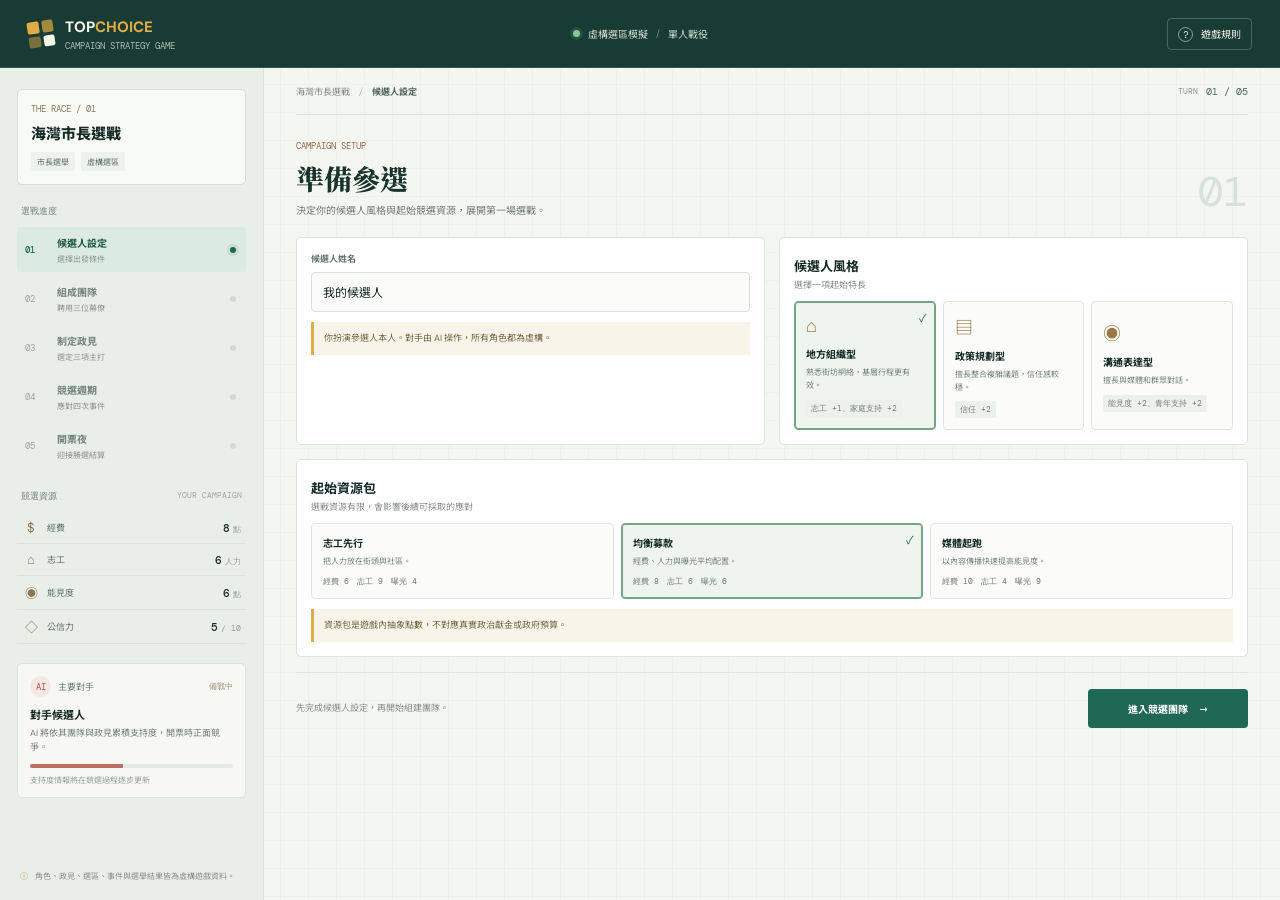
==== commit c34f7fa7: "feat: pivot to playable campaign strategy game" ====
--- a/index.html
+++ b/index.html
@@ -3,6 +3,8 @@
 <head>
   <meta charset="utf-8">
   <meta name="viewport" content="width=device-width, initial-scale=1">
+  <meta http-equiv="refresh" content="0;url=campaign.html">
+  <script>window.location.replace('campaign.html');</script>
   <meta name="theme-color" content="#183b34">
   <title>候選人政策 PK | TopChoice</title>
   <link rel="preconnect" href="https://fonts.googleapis.com">
